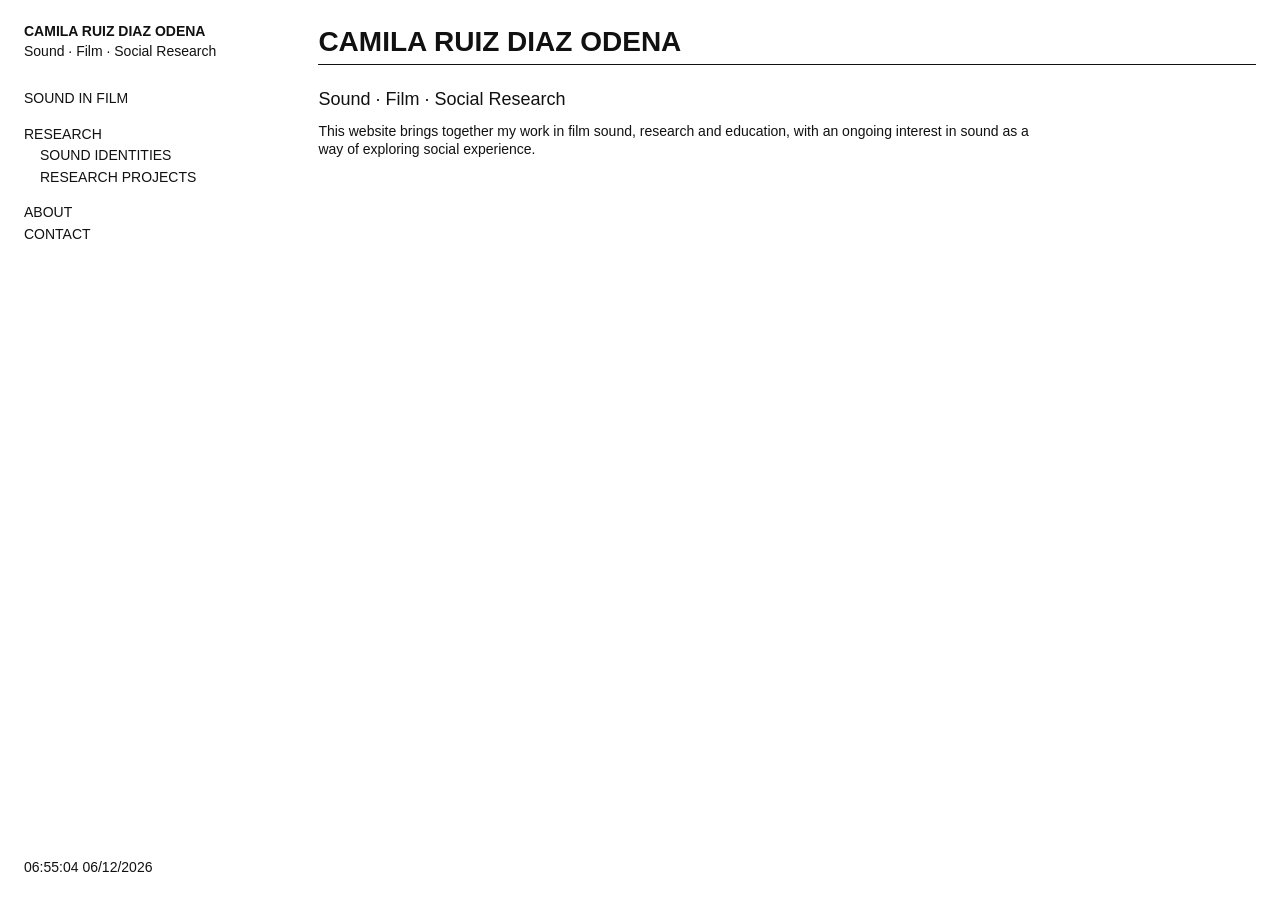
==== index.html @ dcca4795 "Add files via upload Initial website version" ====
<!doctype html><html lang="en"><head><meta charset="utf-8"><meta name="viewport" content="width=device-width,initial-scale=1"><title>Camila Ruiz Diaz Odena — Sound · Film · Social Research</title><link rel="stylesheet" href="styles.css"></head><body><div class="site"><nav class="nav"><div class="brand"><a href="index.html">CAMILA RUIZ DIAZ ODENA</a><div class="tagline">Sound · Film · Social Research</div></div><div class="menu"><a href="sound-in-film.html">SOUND IN FILM</a><a href="research.html" class="section">RESEARCH</a><a href="sound-identities.html" class="sub">SOUND IDENTITIES</a><a href="research-projects.html" class="sub">RESEARCH PROJECTS</a><a href="about.html" class="section">ABOUT</a><a href="contact.html">CONTACT</a></div><div class="clock" id="clock"></div></nav><main class="content"><h1 class="page-title">CAMILA RUIZ DIAZ ODENA</h1><hr class="rule"><div class="intro"><div class="lead">Sound · Film · Social Research</div><p>This website brings together my work in film sound, research and education, with an ongoing interest in sound as a way of exploring social experience.</p></div></main></div><script src="script.js"></script></body></html>
---- styles.css ----
:root{--pad:24px;--nav:23vw;--gap:28px;--text:#111;--line:#111}
*{box-sizing:border-box}
html{scroll-behavior:smooth}
body{margin:0;background:#fff;color:var(--text);font-family:Arial,Helvetica,sans-serif;font-size:14px;line-height:1.25;font-weight:400}
a{color:inherit;text-decoration:none}
a:hover{text-decoration:underline;text-underline-offset:3px}
.site{min-height:100vh}
.nav{position:fixed;left:0;top:0;width:var(--nav);height:100vh;padding:var(--pad);display:flex;flex-direction:column;z-index:10}
.brand{font-weight:700;line-height:1.05;margin-bottom:32px}
.brand a{display:block}
.tagline{font-weight:400;margin-top:5px}
.menu{display:flex;flex-direction:column;gap:4px}
.menu a,.menu .sub{display:block}
.menu .sub{padding-left:16px}
.menu .section{margin-top:14px}
.clock{margin-top:auto;font-variant-numeric:tabular-nums;line-height:1.2}
.content{margin-left:var(--nav);padding:var(--pad);max-width:1400px}
.page-title{font-weight:700;margin:0}
.rule{border:0;border-top:1px solid var(--line);margin:5px 0 24px}
.intro{max-width:720px;margin-bottom:45px}
.lead{font-size:18px;line-height:1.12;margin-bottom:14px}
.text{max-width:720px}
.text p{margin:0 0 16px}
.section-block{margin:0 0 52px}
.section-title{font-weight:700;margin-bottom:10px}
.project-list{display:flex;flex-direction:column;gap:38px;max-width:900px}
.project h2{font-size:16px;margin:0 0 7px;font-weight:700}
.project p{margin:0 0 9px;max-width:760px}
.project .meta{margin-top:10px}
.material{margin-top:12px}
.sound-grid{display:grid;grid-template-columns:repeat(4,minmax(0,1fr));gap:36px 18px}
.sound-item{min-width:0}
.sound-poster{display:block;width:100%;aspect-ratio:3/4;object-fit:cover;background:#f2f2f2}
.sound-item.wide .sound-poster{object-fit:contain}
.sound-caption{margin-top:9px;text-align:center;font-size:12px;line-height:1.15}
.sound-title{font-weight:700;margin-bottom:3px}
.sound-caption div{margin-bottom:2px}
.sound-item a.poster-link:hover .sound-poster{opacity:.82}
.audio-entry{max-width:700px;margin-top:30px}
audio{width:100%;height:38px}
.field-notes{margin-top:16px;font-size:12px;line-height:1.35}
.field-notes span{display:block}
.contact p{margin:0 0 8px}
.back{display:inline-block;margin-top:25px}
.mobile-menu{display:none}
@media(max-width:1000px){:root{--nav:28vw}.sound-grid{grid-template-columns:repeat(3,minmax(0,1fr))}}
@media(max-width:700px){:root{--nav:0px;--pad:16px}.nav{position:relative;width:100%;height:auto;padding:16px}.clock{display:none}.content{margin-left:0;padding:16px}.mobile-menu{display:block}.sound-grid{grid-template-columns:repeat(2,minmax(0,1fr));gap:28px 12px}.intro{margin-bottom:35px}}
@media(max-width:440px){.sound-grid{grid-template-columns:1fr}.sound-caption{text-align:left}}
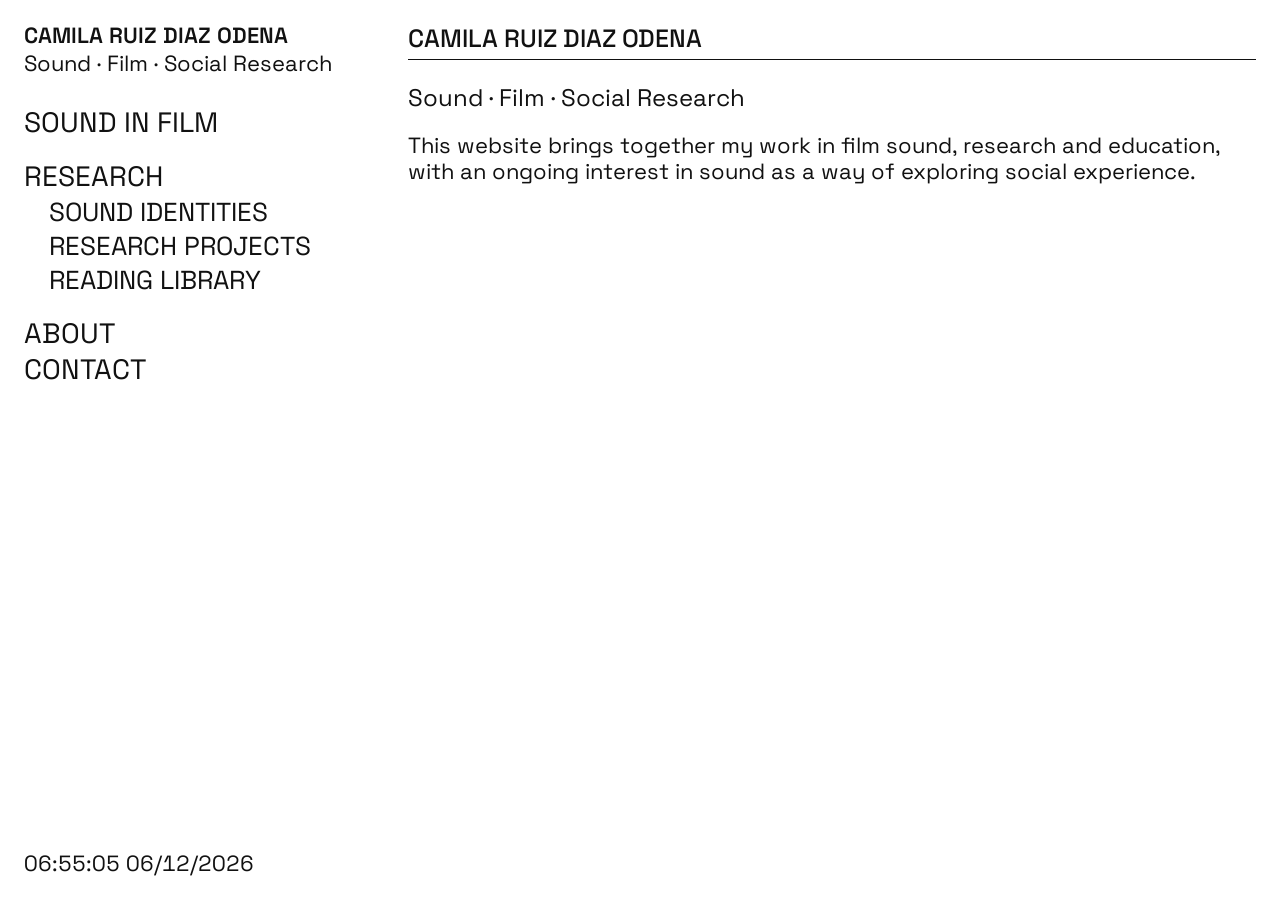
==== commit 022c45f5: "Add Reading Library to site navigation" ====
--- a/index.html
+++ b/index.html
@@ -1 +1 @@
-<!doctype html><html lang="en"><head><meta charset="utf-8"><meta name="viewport" content="width=device-width,initial-scale=1"><title>Camila Ruiz Diaz Odena — Sound · Film · Social Research</title><link rel="stylesheet" href="styles.css"></head><body><div class="site"><nav class="nav"><div class="brand"><a href="index.html">CAMILA RUIZ DIAZ ODENA</a><div class="tagline">Sound · Film · Social Research</div></div><div class="menu"><a href="sound-in-film.html">SOUND IN FILM</a><a href="research.html" class="section">RESEARCH</a><a href="sound-identities.html" class="sub">SOUND IDENTITIES</a><a href="research-projects.html" class="sub">RESEARCH PROJECTS</a><a href="about.html" class="section">ABOUT</a><a href="contact.html">CONTACT</a></div><div class="clock" id="clock"></div></nav><main class="content"><h1 class="page-title">CAMILA RUIZ DIAZ ODENA</h1><hr class="rule"><div class="intro"><div class="lead">Sound · Film · Social Research</div><p>This website brings together my work in film sound, research and education, with an ongoing interest in sound as a way of exploring social experience.</p></div></main></div><script src="script.js"></script></body></html>
+<!doctype html><html lang="en"><head><meta charset="utf-8"><meta name="viewport" content="width=device-width,initial-scale=1"><title>Camila Ruiz Diaz Odena — Sound · Film · Social Research</title><link rel="stylesheet" href="styles.css"></head><body><div class="site"><nav class="nav"><div class="brand"><a href="index.html">CAMILA RUIZ DIAZ ODENA</a><div class="tagline">Sound · Film · Social Research</div></div><div class="menu"><a href="sound-in-film.html">SOUND IN FILM</a><a href="research.html" class="section">RESEARCH</a><a href="sound-identities.html" class="sub">SOUND IDENTITIES</a><a href="research-projects.html" class="sub">RESEARCH PROJECTS</a><a href="reading-library.html" class="sub">READING LIBRARY</a><a href="about.html" class="section">ABOUT</a><a href="contact.html">CONTACT</a></div><div class="clock" id="clock"></div></nav><main class="content"><h1 class="page-title">CAMILA RUIZ DIAZ ODENA</h1><hr class="rule"><div class="intro"><div class="lead">Sound · Film · Social Research</div><p>This website brings together my work in film sound, research and education, with an ongoing interest in sound as a way of exploring social experience.</p></div></main></div><script src="script.js"></script></body></html>
--- a/styles.css
+++ b/styles.css
@@ -1,44 +1,45 @@
-:root{--pad:24px;--nav:23vw;--gap:28px;--text:#111;--line:#111}
+@import url('https://fonts.googleapis.com/css2?family=Space+Grotesk:wght@300;400;500;600;700&display=swap');
+:root{--pad:24px;--nav:30vw;--gap:28px;--text:#111;--line:#111}
 *{box-sizing:border-box}
 html{scroll-behavior:smooth}
-body{margin:0;background:#fff;color:var(--text);font-family:Arial,Helvetica,sans-serif;font-size:14px;line-height:1.25;font-weight:400}
+body{margin:0;background:#fff;color:var(--text);font-family:'Space Grotesk',Arial,Helvetica,sans-serif;font-size:22px;line-height:1.18;font-weight:400}
 a{color:inherit;text-decoration:none}
 a:hover{text-decoration:underline;text-underline-offset:3px}
 .site{min-height:100vh}
 .nav{position:fixed;left:0;top:0;width:var(--nav);height:100vh;padding:var(--pad);display:flex;flex-direction:column;z-index:10}
-.brand{font-weight:700;line-height:1.05;margin-bottom:32px}
+.brand{font-weight:600;line-height:1.05;margin-bottom:32px}
 .brand a{display:block}
 .tagline{font-weight:400;margin-top:5px}
-.menu{display:flex;flex-direction:column;gap:4px}
+.menu{display:flex;flex-direction:column;gap:6px;font-size:28px;line-height:1.08}
 .menu a,.menu .sub{display:block}
-.menu .sub{padding-left:16px}
-.menu .section{margin-top:14px}
+.menu .sub{padding-left:25px;font-size:26px}
+.menu .section{margin-top:18px}
 .clock{margin-top:auto;font-variant-numeric:tabular-nums;line-height:1.2}
-.content{margin-left:var(--nav);padding:var(--pad);max-width:1400px}
-.page-title{font-weight:700;margin:0}
+.content{margin-left:var(--nav);padding:var(--pad);width:calc(100% - var(--nav));max-width:none}
+.page-title{font-size:25px;font-weight:500;margin:0}
 .rule{border:0;border-top:1px solid var(--line);margin:5px 0 24px}
-.intro{max-width:720px;margin-bottom:45px}
-.lead{font-size:18px;line-height:1.12;margin-bottom:14px}
-.text{max-width:720px}
+.intro{max-width:none;margin-bottom:45px}
+.lead{font-size:24px;line-height:1.15;margin-bottom:14px}
+.text{max-width:none}
 .text p{margin:0 0 16px}
 .section-block{margin:0 0 52px}
 .section-title{font-weight:700;margin-bottom:10px}
-.project-list{display:flex;flex-direction:column;gap:38px;max-width:900px}
-.project h2{font-size:16px;margin:0 0 7px;font-weight:700}
-.project p{margin:0 0 9px;max-width:760px}
+.project-list{display:flex;flex-direction:column;gap:38px;width:100%;max-width:none}
+.project{width:100%;max-width:none}.project h2{font-size:22px;margin:0 0 7px;font-weight:700}
+.project p{margin:0 0 9px;width:100%;max-width:none!important}
 .project .meta{margin-top:10px}
 .material{margin-top:12px}
 .sound-grid{display:grid;grid-template-columns:repeat(4,minmax(0,1fr));gap:36px 18px}
 .sound-item{min-width:0}
 .sound-poster{display:block;width:100%;aspect-ratio:3/4;object-fit:cover;background:#f2f2f2}
 .sound-item.wide .sound-poster{object-fit:contain}
-.sound-caption{margin-top:9px;text-align:center;font-size:12px;line-height:1.15}
+.sound-caption{margin-top:9px;text-align:center;font-size:14px;line-height:1.2}
 .sound-title{font-weight:700;margin-bottom:3px}
 .sound-caption div{margin-bottom:2px}
 .sound-item a.poster-link:hover .sound-poster{opacity:.82}
 .audio-entry{max-width:700px;margin-top:30px}
 audio{width:100%;height:38px}
-.field-notes{margin-top:16px;font-size:12px;line-height:1.35}
+.field-notes{margin-top:16px;font-size:14px;line-height:1.4}
 .field-notes span{display:block}
 .contact p{margin:0 0 8px}
 .back{display:inline-block;margin-top:25px}
